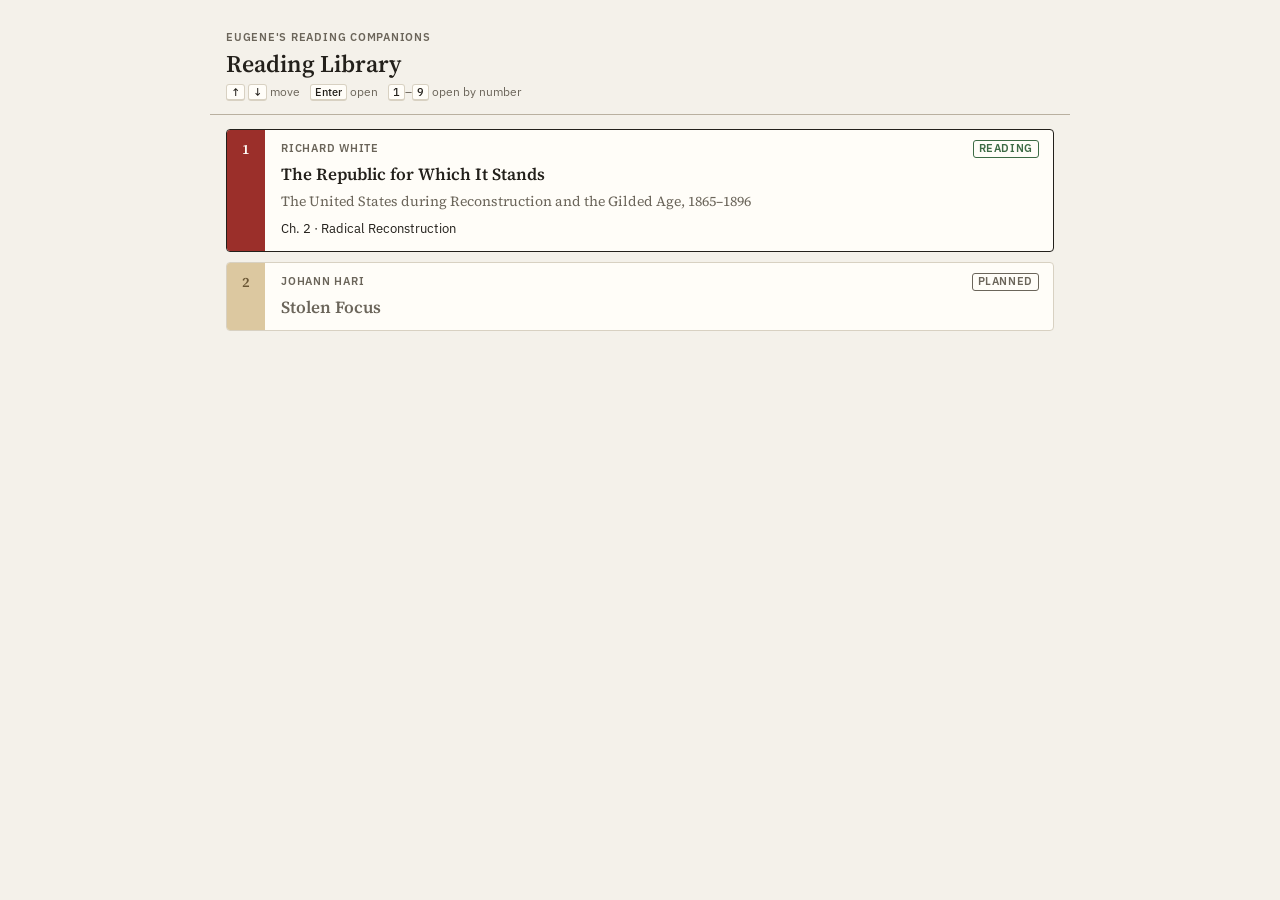
==== index.html @ 5478c31b "Add reading library and The Republic for Which It Stands companion Co-Authored-By: Claude Opus 5.5 <" ====
<!doctype html>
<html lang="en">
<head>
<meta charset="utf-8">
<meta name="viewport" content="width=device-width,initial-scale=1,viewport-fit=cover">
<title>Reading Library</title>
<link rel="icon" type="image/svg+xml" href="assets/icon.svg">
<link rel="icon" type="image/png" sizes="192x192" href="assets/icon-192.png">
<link rel="apple-touch-icon" href="assets/icon-192.png">
<link rel="manifest" href="manifest.webmanifest">
<meta name="theme-color" content="#f4f1ea">
<link rel="preconnect" href="https://fonts.googleapis.com">
<link rel="preconnect" href="https://fonts.gstatic.com" crossorigin>
<link rel="stylesheet" href="https://fonts.googleapis.com/css2?family=IBM+Plex+Sans:wght@400;500;600&family=Source+Serif+4:opsz,wght@8..60,400;8..60,600&display=swap">
<link rel="stylesheet" href="assets/companion.css">
</head>
<body>
<header class="wrap lib-head">
  <div class="kicker">Eugene's reading companions</div>
  <h1>Reading Library</h1>
  <div class="hints"><span><kbd>↑</kbd> <kbd>↓</kbd> move</span><span><kbd>Enter</kbd> open</span><span><kbd>1</kbd>–<kbd>9</kbd> open by number</span></div>
</header>
<main class="wrap lib-list">
<a class="card num book" href="republic/" data-i="0"><span class="stripe">1</span>
  <div class="chead"><span class="role">Richard White</span><span class="lbl" style="margin-left:auto;color:var(--ok)">Reading</span></div>
  <h2>The Republic for Which It Stands</h2>
  <p class="muted read">The United States during Reconstruction and the Gilded Age, 1865–1896</p>
  <ul class="chlist"><li>Ch. 2 · Radical Reconstruction</li></ul>
</a>
<div class="card num book planned"><span class="stripe">2</span>
  <div class="chead"><span class="role">Johann Hari</span><span class="lbl" style="margin-left:auto">Planned</span></div>
  <h2>Stolen Focus</h2>
</div>
</main>
<script>
(function () {
  var books = Array.prototype.slice.call(document.querySelectorAll("a.book")), cur = 0;
  function set(i) { cur = Math.max(0, Math.min(books.length - 1, i)); books.forEach(function (b, j) { b.classList.toggle("cur", j === cur); }); if (books[cur]) books[cur].focus({ preventScroll: false }); }
  if (books.length) books[0].classList.add("cur");
  document.addEventListener("keydown", function (e) {
    if (e.metaKey || e.ctrlKey || e.altKey) return;
    if (e.key === "ArrowDown" || e.key === "j") { e.preventDefault(); set(cur + 1); }
    else if (e.key === "ArrowUp" || e.key === "k") { e.preventDefault(); set(cur - 1); }
    else if (e.key === "Enter" && books[cur] && document.activeElement === document.body) { location.href = books[cur].href; }
    else if (/^[1-9]$/.test(e.key) && books[+e.key - 1]) { location.href = books[+e.key - 1].href; }
  });
})();
</script>
</body>
</html>
---- assets/companion.css ----
/* Layout: Desk style. One 860px column (Factions widens to 1140), sticky top bar with tabs, search and Ask, bordered cards with number stripes. Red pen marks the current item only. */
:root {
  --bg: #f4f1ea; --surface: #fffdf8; --fg: #23201b; --muted: #6b655a;
  --line: #d8d1c2; --rule: #b9b0a0;
  --accent: #9b2f2a; --accent-ink: #fffdf8;
  --orig-bg: #f1ede4; --prop-bg: #fbf6ec;
  --stripe: #dcc8a0; --stripe-ink: #6a5634;
  --ok: #3d6b45; --no: #9b2f2a; --note: #7a5a1e;
  --ally: #3f6a9e; --oppose: #b8641c;
  --d1: #c9d6e6; --d2: #ecd2b3; --d3: #e3dcb0; --d4: #d8cfe3; --d5: #cfe0dc;
  --p1: #efe3c8; --p2: #dcc8a0; --p3: #b99a68; --p4: #c9b48a;
  --f-ui: "IBM Plex Sans", "Helvetica Neue", Arial, sans-serif;
  --f-read: "Source Serif 4", "Source Serif Pro", Georgia, "Times New Roman", serif;
}
@media (prefers-color-scheme: dark) {
  :root:not([data-theme="light"]) {
    --bg: #1b1916; --surface: #24211d; --fg: #ece6da; --muted: #a59d8f; --line: #3a352e; --rule: #5a5247;
    --accent: #e08a7f; --accent-ink: #1b1916; --orig-bg: #2a2621; --prop-bg: #2c2722;
    --stripe: #4a3e2a; --stripe-ink: #d8c7a3;
    --ok: #8fc29a; --no: #e08a7f; --note: #d9b56a; --ally: #8db3e2; --oppose: #e3a15f;
    --d1: #2f3e52; --d2: #4a3826; --d3: #46402a; --d4: #3b3349; --d5: #2c4040;
    --p1: #3a3224; --p2: #4a3e2a; --p3: #6b5636; --p4: #5a4a30;
    color-scheme: dark;
  }
}
:root[data-theme="dark"] {
  --bg: #1b1916; --surface: #24211d; --fg: #ece6da; --muted: #a59d8f; --line: #3a352e; --rule: #5a5247;
  --accent: #e08a7f; --accent-ink: #1b1916; --orig-bg: #2a2621; --prop-bg: #2c2722;
  --stripe: #4a3e2a; --stripe-ink: #d8c7a3;
  --ok: #8fc29a; --no: #e08a7f; --note: #d9b56a; --ally: #8db3e2; --oppose: #e3a15f;
  --d1: #2f3e52; --d2: #4a3826; --d3: #46402a; --d4: #3b3349; --d5: #2c4040;
  --p1: #3a3224; --p2: #4a3e2a; --p3: #6b5636; --p4: #5a4a30;
  color-scheme: dark;
}
* { box-sizing: border-box; }
[hidden] { display: none !important; }
body { background: var(--bg); color: var(--fg); font: 14px/1.45 var(--f-ui); }
.wrap { max-width: 860px; margin: 0 auto; padding-left: max(16px, env(safe-area-inset-left, 0px)); padding-right: max(16px, env(safe-area-inset-right, 0px)); }
body.wide .wrap { max-width: 1140px; }
:focus-visible { outline: 2px solid var(--fg); outline-offset: 1px; }
p { margin: 0; }
.muted { color: var(--muted); }
.read { font-family: var(--f-read); font-size: 14px; line-height: 1.5; }
.small { font-size: 12.5px; }

/* Top bar */
body::before { content: ""; position: fixed; inset: 0 0 auto; height: env(safe-area-inset-top, 0px); z-index: 10; background: var(--bg); }
.topbar { position: sticky; top: env(safe-area-inset-top, 0px); z-index: 6; background: var(--bg); border-bottom: 1px solid var(--rule); }
.topbar .wrap { position: relative; padding-block: 12px 8px; display: grid; gap: 5px; }
.kicker { font-size: 11px; font-weight: 600; letter-spacing: .07em; text-transform: uppercase; color: var(--muted); }
.titlerow { display: flex; align-items: baseline; gap: 12px; flex-wrap: wrap; }
h1 { font: 600 1.3rem/1.2 var(--f-read); margin: 0; text-wrap: balance; }
select.chsel { font: 500 13px var(--f-ui); color: var(--fg); background: var(--surface); border: 1px solid var(--line); border-radius: 3px; padding: 3px 6px; }
.barrow { display: flex; flex-wrap: wrap; align-items: center; gap: 6px 12px; margin-top: 3px; }
.tabs { display: flex; gap: 4px; overflow-x: auto; scrollbar-width: none; max-width: 100%; }
.tabs::-webkit-scrollbar { display: none; }
.tab { font: 500 13px var(--f-ui); color: var(--muted); background: none; border: 1px solid transparent; border-radius: 3px; padding: 4px 9px; cursor: pointer; white-space: nowrap; display: inline-flex; gap: 6px; align-items: baseline; }
.tab:hover { color: var(--fg); }
.tab .k { font-size: 11px; color: var(--muted); }
.tab[aria-selected="true"] { color: var(--fg); background: var(--surface); border-color: var(--line); box-shadow: inset 0 -2px 0 var(--accent); }
.tools { margin-left: auto; display: flex; gap: 6px; align-items: center; }
.search { position: relative; display: flex; align-items: center; }
.search input { font: 13px var(--f-ui); color: var(--fg); background: var(--surface); border: 1px solid var(--line); border-radius: 3px; padding: 5px 30px 5px 9px; width: 170px; }
.search input::-webkit-search-cancel-button { display: none; }
.search input:focus { outline: none; border-color: var(--fg); }
.search kbd { position: absolute; right: 6px; pointer-events: none; }
.hints { display: flex; flex-wrap: wrap; gap: 3px 10px; font-size: 12px; color: var(--muted); }
kbd { font: 500 11px var(--f-ui); color: var(--fg); background: var(--surface); border: 1px solid var(--line); border-bottom-width: 2px; border-radius: 3px; padding: 0 4px; }
@media (max-width: 640px) { .hints { display: none; } .search input { width: 140px; } }

/* Drop-down panels under the top bar */
.drop { position: absolute; top: calc(100% + 1px); right: max(16px, env(safe-area-inset-right, 0px)); width: min(520px, calc(100% - 32px)); max-height: 65vh; overflow: auto; background: var(--surface); border: 1px solid var(--rule); border-radius: 0 0 4px 4px; padding: 6px; display: grid; gap: 2px; z-index: 7; }
.res { display: grid; grid-template-columns: 70px 1fr; gap: 2px 10px; text-align: left; font: inherit; color: var(--fg); background: none; border: 0; border-radius: 3px; padding: 6px 8px; cursor: pointer; }
.res:hover, .res.cur { background: var(--orig-bg); }
.res .rt { font-size: 10.5px; font-weight: 600; letter-spacing: .07em; text-transform: uppercase; color: var(--muted); padding-top: 2px; }
.res b { font-weight: 600; }
.res .rs { grid-column: 2; font-size: 12.5px; color: var(--muted); overflow: hidden; display: -webkit-box; -webkit-line-clamp: 2; -webkit-box-orient: vertical; }
.res mark { background: var(--p1); color: inherit; border-radius: 2px; }
.noresult { padding: 8px; color: var(--muted); }
.ask { gap: 8px; padding: 10px 12px 12px; }
.ask textarea { width: 100%; height: 60px; resize: vertical; font: 14px/1.4 var(--f-read); color: var(--fg); background: var(--bg); border: 1px solid var(--line); border-radius: 3px; padding: 6px 8px; }
.ask textarea:focus { outline: none; border-color: var(--fg); }
.turn { display: grid; gap: 3px; }
.turn.q .read { font-weight: 600; }
.turn .a { white-space: pre-wrap; }
.asklog { display: grid; gap: 10px; }
.askerr { font-size: 12.5px; color: var(--no); }

main { padding-block: 14px 48px; }
.panel { display: grid; gap: 10px; }
.sec { font: 600 15px/1.3 var(--f-read); margin: 8px 0 0; padding-bottom: 3px; border-bottom: 1px solid var(--rule); }
.sec:first-child { margin-top: 0; }

/* Cards */
.card { position: relative; background: var(--surface); border: 1px solid var(--line); border-radius: 4px; padding: 10px 14px 12px; display: grid; gap: 6px; min-width: 0; }
.card.num { padding-left: 54px; }
.stripe { position: absolute; left: 0; top: 0; bottom: 0; width: 38px; background: var(--stripe); color: var(--stripe-ink); font: 600 14px var(--f-read); display: flex; justify-content: center; padding-top: 9px; border-radius: 3px 0 0 3px; font-variant-numeric: tabular-nums; }
.card.cur { border-color: var(--fg); }
.card.cur .stripe { background: var(--accent); color: var(--accent-ink); }
.rec { cursor: pointer; }
.chead { display: flex; flex-wrap: wrap; align-items: center; gap: 4px 8px; }
.role { font-size: 11px; font-weight: 600; letter-spacing: .07em; text-transform: uppercase; color: var(--muted); }
.card h3 { font: 600 15px/1.3 var(--f-read); margin: 0; text-wrap: balance; }
.panels { display: grid; grid-template-columns: 1fr 1fr; gap: 8px; }
@media (max-width: 640px) { .panels { grid-template-columns: 1fr; } }
.pnl { border-radius: 3px; padding: 8px 10px; display: grid; gap: 6px; align-content: start; min-width: 0; }
.pnl.orig { background: var(--orig-bg); color: var(--muted); }
.pnl.prop { background: var(--prop-bg); border-left: 2px solid var(--accent); border-radius: 0 3px 3px 0; }
.plabel { font-size: 10.5px; font-weight: 600; letter-spacing: .07em; text-transform: uppercase; color: var(--muted); }
ul.plain { margin: 0; padding-left: 18px; display: grid; gap: 4px; }
details.more summary { cursor: pointer; list-style: none; display: flex; justify-content: space-between; align-items: baseline; gap: 8px; }
details.more summary::-webkit-details-marker { display: none; }
details.more summary .tog { font-size: 12px; color: var(--muted); }
details.more[open] summary .tog .o { display: none; }
details.more:not([open]) summary .tog .c { display: none; }
details.more .body { display: grid; gap: 8px; margin-top: 8px; }
.flash { animation: flash 1.6s ease-out; }
@keyframes flash { 0%, 40% { box-shadow: 0 0 0 2px var(--accent); } 100% { box-shadow: 0 0 0 2px transparent; } }

.btns { display: flex; flex-wrap: wrap; gap: 6px; align-items: center; }
.btn { font: 500 13px var(--f-ui); color: var(--fg); background: var(--surface); border: 1px solid var(--line); border-radius: 3px; padding: 5px 11px; cursor: pointer; display: inline-flex; gap: 7px; align-items: baseline; }
.btn:hover { border-color: var(--rule); }
.btn .k { font-size: 11px; color: var(--muted); }
.btn[aria-pressed="true"] { background: var(--orig-bg); border-color: var(--fg); font-weight: 600; }
.btn.primary { background: var(--accent); border-color: var(--accent); color: var(--accent-ink); }
.btn.primary .k { color: var(--accent-ink); opacity: .75; }
.btn:disabled { opacity: .5; cursor: default; }

/* Linked terms and people */
.lt { font: inherit; color: inherit; background: none; border: 0; padding: 0; cursor: pointer; text-decoration: underline; text-decoration-style: dotted; text-decoration-color: var(--rule); text-underline-offset: 3px; text-decoration-thickness: 1.5px; }
.lt:hover { text-decoration-color: var(--accent); }
.pop { position: absolute; z-index: 9; width: min(340px, calc(100vw - 32px)); background: var(--surface); border: 1px solid var(--fg); border-radius: 4px; padding: 10px 12px 12px; display: grid; gap: 6px; }
.pop h4 { font: 600 15px/1.3 var(--f-read); margin: 0; }
.pop .go { justify-self: start; font: 500 12.5px var(--f-ui); color: var(--muted); background: none; border: 0; padding: 0; cursor: pointer; text-decoration: underline; text-underline-offset: 3px; }

/* Terms */
dl.terms { margin: 0; display: grid; }
dl.terms > div { display: grid; grid-template-columns: 170px 1fr; gap: 2px 14px; padding: 6px 0; border-top: 1px solid var(--line); }
dl.terms > div:first-child { border-top: 0; padding-top: 0; }
dl.terms dt { font-weight: 600; font-size: 13px; }
dl.terms dd { margin: 0; }
dl.terms dd ul { margin: 4px 0 0; padding-left: 18px; display: grid; gap: 3px; }
dl.terms.nums dt { font: 600 15px/1.3 var(--f-read); }
@media (max-width: 560px) { dl.terms > div { grid-template-columns: 1fr; } }

/* Timeline */
.grid { display: grid; grid-template-columns: 50px repeat(4, minmax(0, 1fr)); }
.colhead { position: sticky; top: calc(env(safe-area-inset-top, 0px) + var(--tbh, 0px)); z-index: 4; background: var(--bg); border-bottom: 1px solid var(--rule); padding: 6px 10px; }
.colhead .grid { padding-inline: 1px; }
.ch { padding: 0 8px; display: grid; min-width: 0; }
.ch b { font-size: 11px; font-weight: 600; letter-spacing: .07em; text-transform: uppercase; }
.ch span { font-size: 11.5px; color: var(--muted); }
.ch.ctx b { color: var(--muted); }
.years { display: grid; gap: 10px; padding-top: 10px; }
.year { border: 1px solid var(--rule); border-radius: 4px; background: var(--bg); padding: 8px 9px 9px; display: grid; gap: 6px; }
.yhead { display: flex; align-items: baseline; gap: 10px; flex-wrap: wrap; padding: 0 2px; }
.yhead h2 { font: 600 17px/1.2 var(--f-read); margin: 0; font-variant-numeric: tabular-nums; }
.yhead p { font: 14px/1.4 var(--f-read); color: var(--muted); }
.month { background: var(--surface); border: 1px solid var(--line); border-radius: 3px; overflow: hidden; }
.mlabel { font-size: 11px; font-weight: 600; letter-spacing: .07em; text-transform: uppercase; color: var(--stripe-ink); background: var(--stripe); padding-top: 7px; text-align: center; }
.cell { padding: 5px 8px 6px; border-left: 1px solid var(--line); display: grid; gap: 4px; align-content: start; min-width: 0; }
.cell.ctx { background: var(--orig-bg); }
details.ev summary { list-style: none; cursor: pointer; display: grid; grid-template-columns: 18px 1fr; gap: 2px; font: 500 13px/1.3 var(--f-ui); }
details.ev summary::-webkit-details-marker { display: none; }
.ctx details.ev summary { color: var(--muted); }
.day { font-size: 11.5px; color: var(--muted); font-variant-numeric: tabular-nums; padding-top: 1px; }
details.ev summary:hover .t { text-decoration: underline; text-underline-offset: 3px; }
details.ev[open] summary .t { color: var(--accent); font-weight: 600; }
details.ev p { margin: 3px 0 2px 20px; font: 13.5px/1.45 var(--f-read); color: var(--fg); }
@media (max-width: 680px) { .scroller { overflow-x: auto; } .scroller > .inner { min-width: 640px; } .colhead { position: static; } }

/* Factions */
.fx-grid { display: grid; grid-template-columns: minmax(0, 1fr) 300px; gap: 10px; align-items: start; }
.fx-side { display: grid; gap: 10px; position: sticky; top: calc(env(safe-area-inset-top, 0px) + var(--tbh, 0px) + 10px); }
.fx-side .btns { display: grid; }
.fx-side .btn { justify-content: space-between; text-align: left; }
@media (max-width: 900px) { .fx-grid { grid-template-columns: 1fr; } .fx-side { position: static; order: -1; } }
.flush { padding: 0; gap: 0; overflow: hidden; }
.map-scroll { overflow-x: auto; }
.map-scroll svg { display: block; width: 100%; min-width: 560px; height: auto; }
.node { cursor: pointer; transition: opacity .3s; }
.node rect { fill: var(--surface); stroke: var(--rule); stroke-width: 1; }
.node text { fill: var(--fg); font: 600 13px var(--f-ui); }
.node.sel rect { fill: var(--prop-bg); stroke: var(--accent); stroke-width: 2; }
.node.ghost { opacity: .3; }
.node:focus { outline: none; }
.node:focus-visible rect { stroke: var(--fg); stroke-width: 2.5; }
line.edge { stroke-width: 2; fill: none; transition: opacity .25s; }
line.e-ally { stroke: var(--ally); stroke-width: 3; }
line.e-uneasy { stroke: var(--muted); stroke-width: 1.5; stroke-dasharray: 9 6; }
line.e-opposed { stroke: var(--oppose); stroke-width: 3; }
.xmark { transition: opacity .25s; }
.xmark line { stroke: var(--oppose); stroke-width: 2.5; stroke-linecap: round; }
line.edge.dim, .xmark.dim { opacity: .12; }
.keyline { display: flex; flex-wrap: wrap; gap: 4px 16px; font-size: 12px; color: var(--muted); padding: 8px 14px; border-top: 1px solid var(--line); }
.keyline span { display: inline-flex; align-items: center; gap: 6px; }
.sw { width: 28px; height: 10px; display: inline-block; flex: none; }
ul.rels { list-style: none; margin: 0; padding: 0; display: grid; gap: 6px; }
ul.rels li { display: grid; grid-template-columns: 28px 1fr; gap: 8px; }
ul.rels li .sw { margin-top: 6px; }
ul.rels b { font-weight: 600; font-size: 13px; }

/* Map */
.tilemap { display: grid; grid-template-columns: repeat(6, minmax(0, 1fr)); gap: 6px; max-width: 620px; }
.tile { aspect-ratio: 1 / 1; max-width: 100%; border: 1px solid var(--line); border-radius: 3px; background: var(--surface); display: grid; align-content: space-between; padding: 6px 7px; font: inherit; color: var(--fg); cursor: pointer; text-align: left; min-width: 0; }
.tile .ab { font: 600 15px/1 var(--f-read); }
.tile .tv { font-size: 11px; font-weight: 600; letter-spacing: .03em; line-height: 1.2; }
.tile.border { background: var(--orig-bg); color: var(--muted); border-style: dashed; cursor: default; }
.tile.sel { border-color: var(--accent); box-shadow: inset 0 0 0 1px var(--accent); }
.tile.d1 { background: var(--d1); } .tile.d2 { background: var(--d2); } .tile.d3 { background: var(--d3); } .tile.d4 { background: var(--d4); } .tile.d5 { background: var(--d5); }
.tile.d0 { background: repeating-linear-gradient(135deg, var(--surface) 0 6px, var(--orig-bg) 6px 12px); }
.tile.p1 { background: var(--p1); } .tile.p2 { background: var(--p2); } .tile.p3 { background: var(--p3); } .tile.p4 { background: repeating-linear-gradient(135deg, var(--p2) 0 6px, var(--p3) 6px 12px); }
.mapgrid { grid-template-columns: minmax(0, 1.4fr) minmax(0, 1fr); align-items: start; }
@media (max-width: 640px) { .mapgrid { grid-template-columns: 1fr; } }
.legend { display: grid; gap: 4px; font-size: 13px; }
.legend div { display: flex; gap: 8px; align-items: center; }
.legend i { width: 18px; height: 14px; border: 1px solid var(--line); border-radius: 2px; flex: none; }

@media (prefers-reduced-motion: reduce) { * { transition: none !important; animation: none !important; scroll-behavior: auto !important; } }

/* Site-only additions */
.back { font-size: 11px; font-weight: 600; letter-spacing: .07em; text-transform: uppercase; color: var(--muted); text-decoration: none; }
.back:hover { color: var(--accent); }
.lib-head { padding-block: 22px 14px; display: grid; gap: 4px; border-bottom: 1px solid var(--rule); }
.lib-head h1 { font-size: 1.5rem; }
.lib-list { display: grid; gap: 10px; padding-block: 14px 48px; }
a.book { text-decoration: none; color: inherit; }
a.book:hover, a.book.cur { border-color: var(--fg); }
a.book.cur .stripe { background: var(--accent); color: var(--accent-ink); }
.book h2 { font: 600 17px/1.25 var(--f-read); margin: 0; }
.book .meta { display: flex; flex-wrap: wrap; gap: 4px 14px; font-size: 12.5px; color: var(--muted); }
.lbl { display: inline-block; font: 600 10.5px/1.5 var(--f-ui); letter-spacing: .06em; text-transform: uppercase; border: 1px solid currentColor; border-radius: 3px; padding: 0 5px; }
.book.planned { color: var(--muted); }
.chlist { margin: 2px 0 0; padding: 0; list-style: none; display: flex; flex-wrap: wrap; gap: 4px 12px; font-size: 13px; }
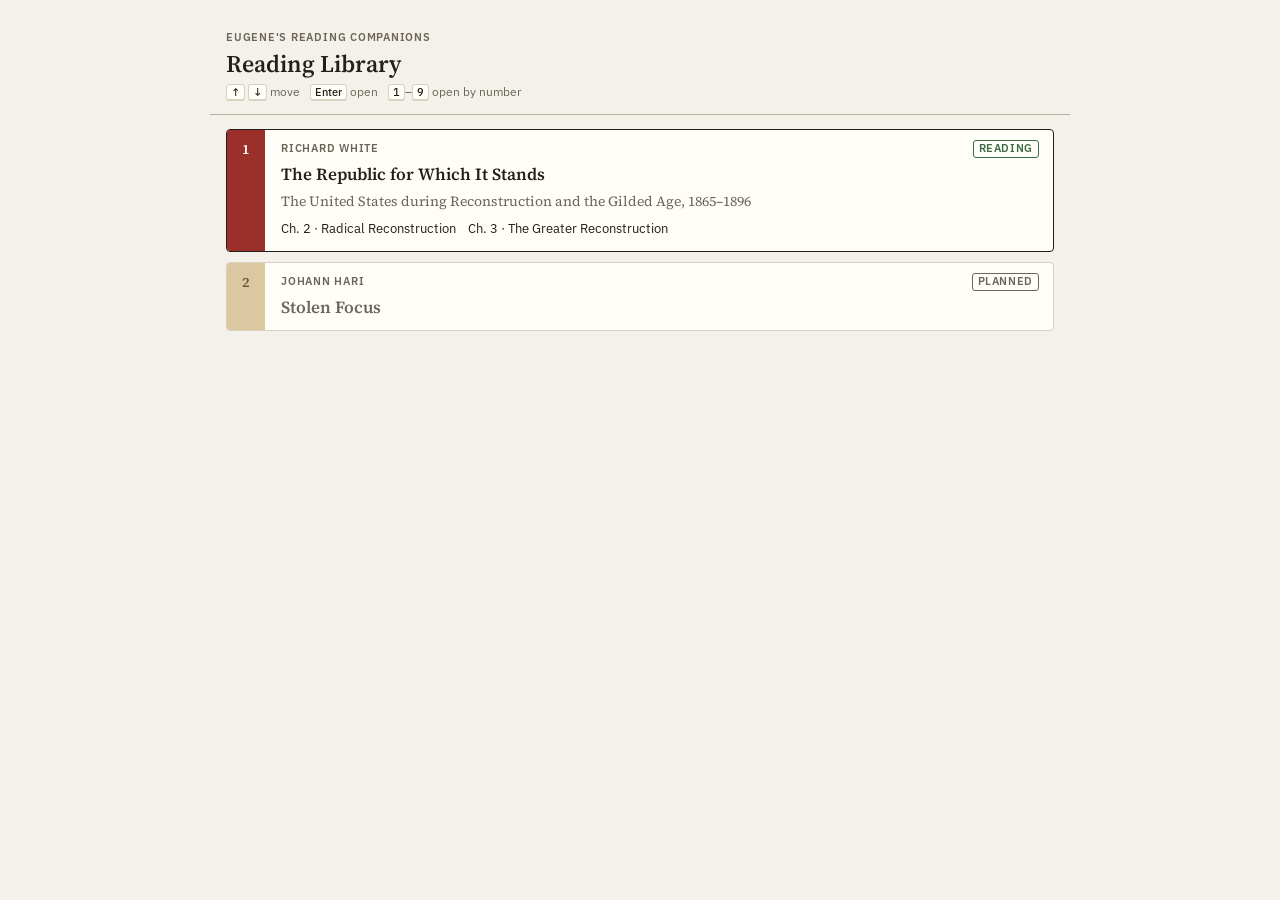
==== commit e670093e: "Add Chapter 3, The Greater Reconstruction; generalize map tab Co-Authored-By: Claude Opus 5.5 <norep" ====
--- a/index.html
+++ b/index.html
@@ -25,7 +25,7 @@
   <div class="chead"><span class="role">Richard White</span><span class="lbl" style="margin-left:auto;color:var(--ok)">Reading</span></div>
   <h2>The Republic for Which It Stands</h2>
   <p class="muted read">The United States during Reconstruction and the Gilded Age, 1865–1896</p>
-  <ul class="chlist"><li>Ch. 2 · Radical Reconstruction</li></ul>
+  <ul class="chlist"><li>Ch. 2 · Radical Reconstruction</li><li>Ch. 3 · The Greater Reconstruction</li></ul>
 </a>
 <div class="card num book planned"><span class="stripe">2</span>
   <div class="chead"><span class="role">Johann Hari</span><span class="lbl" style="margin-left:auto">Planned</span></div>
